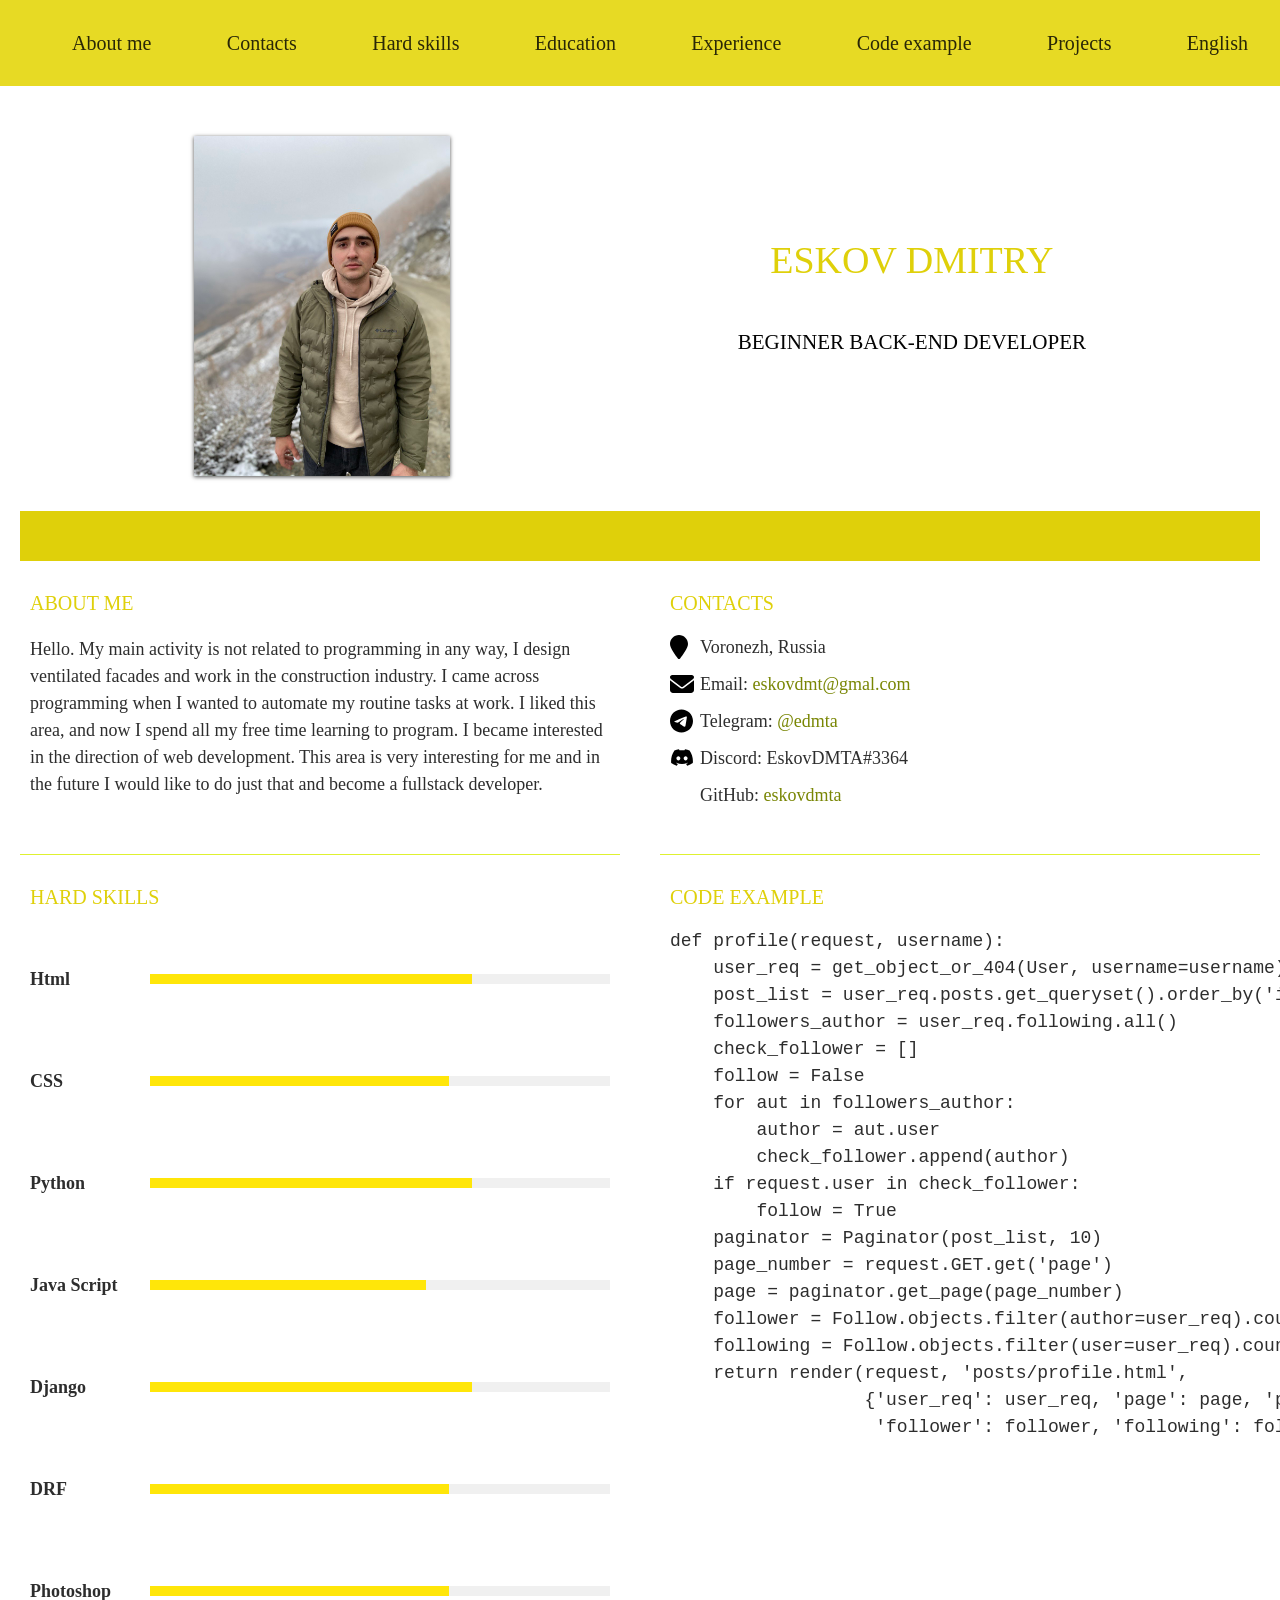
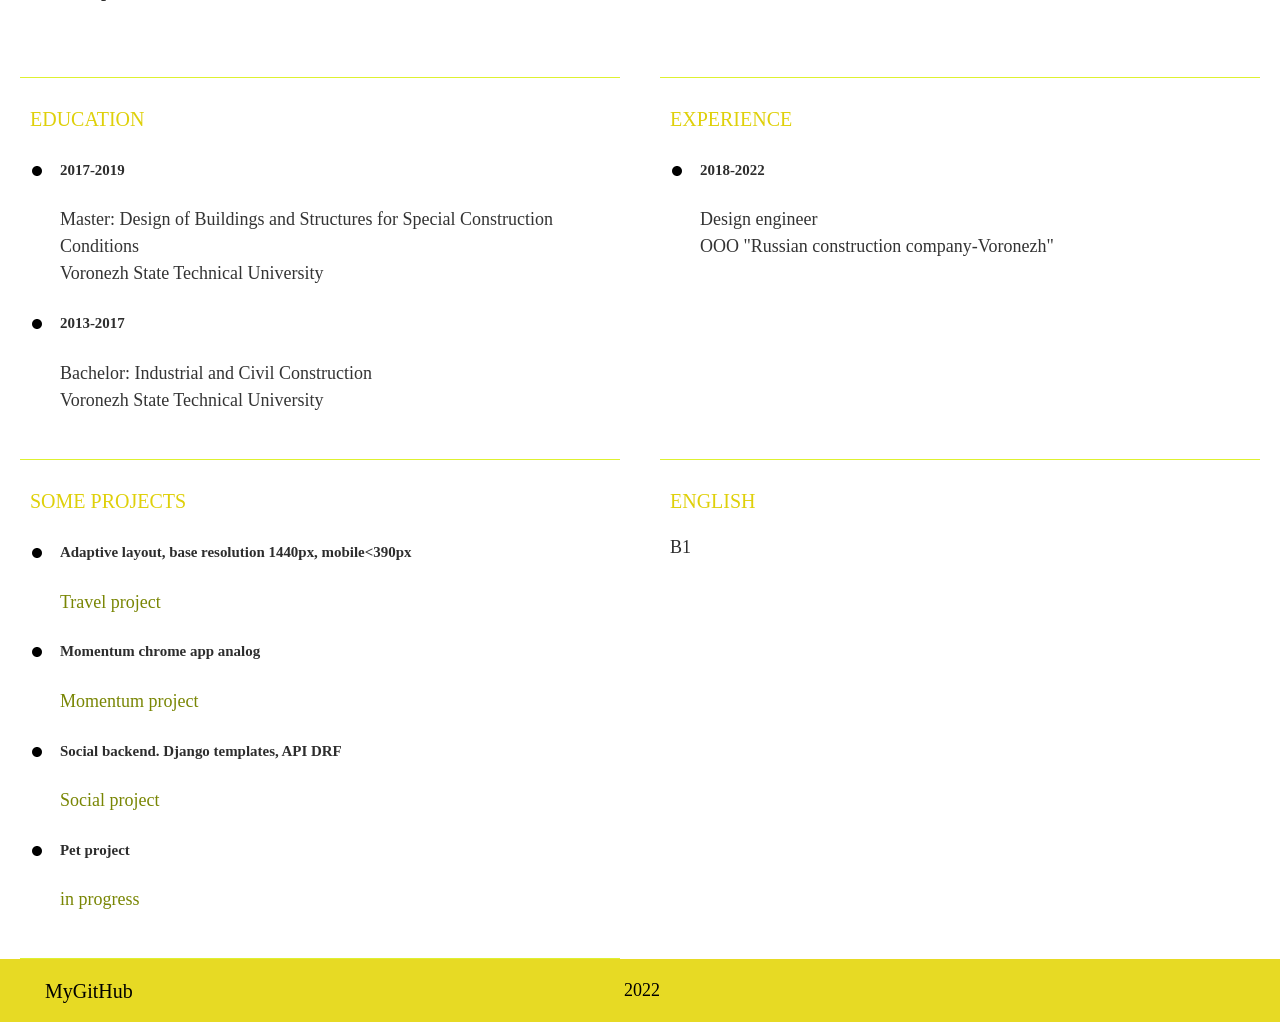
==== cv/index.html @ 40b15629 "feat: add projects" ====
<!DOCTYPE html>
<html lang="en">
<head>
    <meta charset="UTF-8">
    <meta http-equiv="X-UA-Compatible" content="IE=edge">
    <meta name="viewport" content="width=device-width, initial-scale=1.0">
    <link rel="stylesheet" href="css/style.css">
    <title>Eskov Dmitry CV</title>
</head>
<body>
<header class="header">
    <div class="container">
        <nav class="nav">
            <ul class="nav-list">
                <li class="nav-item"><a href="#about_me" class="nav-link">About me</a></li>
                <li class="nav-item"><a href="#contacts" class="nav-link">Contacts</a></li>
                <li class="nav-item"><a href="#hard_skills" class="nav-link">Hard skills</a></li>
                <li class="nav-item"><a href="#education" class="nav-link">Education</a></li>
                <li class="nav-item"><a href="#experience" class="nav-link">Experience</a></li>
                <li class="nav-item"><a href="#code_example" class="nav-link">Code example</a></li>
                <li class="nav-item"><a href="#projects" class="nav-link">Projects</a></li>
                <li class="nav-item"><a href="#english" class="nav-link">English</a></li>
            </ul>
        </nav>
        <div class="burger">
            <div class="line1"></div>
            <div class="line2"></div>
            <div class="line3"></div>
        </div>
    </div>
</header>

<main class="main">
    <div class="container main-container">
        <section class="section section-profile" id='about-me'>
            <img src="./assets/img/photo.jpg" class="section-profile-logo" width="200" alt="photo">
            <div class="section-profile-title">
                <h1 class="section-title main-title">Eskov Dmitry</h1>
                <h3 class="section-subtitle">beginner back-end developer</h3>
            </div>
        </section>

        <section class="section" id='about_me'>
            <h2 class="section-title">About me</h2>
            <p>Hello. My main activity is not related to programming in any way, I design ventilated facades and work in
                the construction industry.
                I came across programming when I wanted to automate my routine tasks at work.
                I liked this area, and now I spend all my free time learning to program.
                I became interested in the direction of web development. This area is very interesting for me and in the
                future I would like to do just that and become a fullstack developer.
            </p>
        </section>

        <section class="section" id='contacts'>
            <h2 class="section-title">Contacts</h2>
            <ul class="section-list">
                <li class="section-item contacts-item">Voronezh, Russia</li>
                <li class="section-item contacts-item">Email: <a href="mailto:eskovdmt@gmail.com" title="email">eskovdmt@gmal.com</a>
                </li>
                <li class="section-item contacts-item">Telegram: <a href="https://t.me/edmta">@edmta</a></li>
                <li class="section-item contacts-item">Discord: EskovDMTA#3364</li>
                <li class="section-item contacts-item">GitHub: <a href="https://github.com/EskovDMTA">eskovdmta</a></li>
            </ul>
        </section>

        <section class="section" id='hard_skills'>
            <h2 class="section-title">Hard skills</h2>
            <div class="box">
                <h4>Html</h4>
                <div class="percent">
                    <div style="width: 70%;"></div>
                </div>
            </div>
            <div class="box">
                <h4>CSS</h4>
                <div class="percent">
                    <div style="width: 65%;"></div>
                </div>
            </div>
            <div class="box">
                <h4>Python</h4>
                <div class="percent">
                    <div style="width: 70%;"></div>
                </div>
            </div>
            <div class="box">
                <h4>Java Script</h4>
                <div class="percent">
                    <div style="width: 60%;"></div>
                </div>
            </div>
            <div class="box">
                <h4>Django</h4>
                <div class="percent">
                    <div style="width: 70%;"></div>
                </div>
            </div>
            <div class="box">
                <h4>DRF</h4>
                <div class="percent">
                    <div style="width: 65%;"></div>
                </div>
            </div>
            <div class="box">
                <h4>Photoshop</h4>
                <div class="percent">
                    <div style="width: 65%;"></div>
                </div>
            </div>
        </section>

        <section class="section" id='code_example'>
            <h2 class="section-title">Code example</h2>
            <pre class="pre">
<code>def profile(request, username):
    user_req = get_object_or_404(User, username=username)
    post_list = user_req.posts.get_queryset().order_by('id')
    followers_author = user_req.following.all()
    check_follower = []
    follow = False
    for aut in followers_author:
        author = aut.user
        check_follower.append(author)
    if request.user in check_follower:
        follow = True
    paginator = Paginator(post_list, 10)
    page_number = request.GET.get('page')
    page = paginator.get_page(page_number)
    follower = Follow.objects.filter(author=user_req).count()
    following = Follow.objects.filter(user=user_req).count()
    return render(request, 'posts/profile.html',
                  {'user_req': user_req, 'page': page, 'paginator': paginator,
                   'follower': follower, 'following': following, 'follow': follow})</code></pre>
        </section>

        <section class="section" id='education'>
            <h2 class="section-title">Education</h2>
            <ul class="section-list">
                <li class="section-item">
                    <h5>2017-2019</h5>
                    <span>Master: Design of Buildings and Structures for Special Construction Conditions</span><br>
                    <span>Voronezh State Technical University</span>
                </li>
                <li class="section-item">
                    <h5>2013-2017</h5>
                    <span>Bachelor: Industrial and Civil Construction</span><br>
                    <span>Voronezh State Technical University</span>
                </li>
            </ul>
        </section>

        <section class="section" id='experience'>
            <h2 class="section-title">Experience</h2>
            <ul class="section-list">
                <li class="section-item">
                    <h5>2018-2022</h5>
                    <span>Design engineer</span><br>
                    <span>OOO "Russian construction company-Voronezh"</span>
                </li>
            </ul>
        </section>

        <section class="section section-project" id='projects'>
            <h2 class="section-title">Some projects</h2>
            <ul class="section-list">
                <li class="section-item">
                    <h5>Adaptive layout, base resolution 1440px, mobile<390px</h5>
                    <span><a href="https://rolling-scopes-school.github.io/eskovdmta-JSFEPRESCHOOL2022Q2/travel/#"
                             title="adaptive">Travel project</a></span><br>
                </li>
                <li class="section-item">
                    <h5>Momentum chrome app analog</h5>
                    <span><a
                            href="https://rolling-scopes-school.github.io/eskovdmta-JSFEPRESCHOOL2022Q2/stage1-tasks-momentum/"
                            title="Momentum">Momentum project</a></span><br>
                </li>
                <li class="section-item">
                    <h5>Social backend. Django templates, API DRF</h5>
                    <span><a
                            href="https://github.com/EskovDMTA/social_club"
                            title="Social">Social project</a></span><br>
                </li>
                <li class="section-item">
                    <h5>Pet project</h5>
                    <span><a
                            href="#"
                            title="Pet project">in progress</a></span><br>
                </li>
            </ul>
        </section>
        <section class="section section-english" id='english'>
            <h2 class="section-title">English</h2>
            <p>B1</p>

        </section>
    </div>


    </div>
</main>
<footer class="footer">
    <div class="container footer-container">
        <div><a href="https://github.com/EskovDMTA" class="github nav-link">MyGitHub</a></div>
        <div><p class="footer-conteiner footer-year">2022</p></div>
        <a href="https://rs.school/js-stage0/" class="rss"></a>
    </div>
</footer>
<script src="./js/index.js"></script>
</body>
</html>
---- cv/css/style.css ----
* {
  box-sizing: border-box;
}

html {
  scroll-behavior: smooth; 
}

body {
  display: flex;
  flex-direction: column;
  justify-content: space-between;
  min-width: 320px;
  min-height: 100vh;
  margin: 0;
  padding: 0;
  font-size: 18px;
  font-weight: 400;
  line-height: 1.5;
  color: #000000d2;
}

.container {
  max-width: 1440px;
  margin: 0 auto;
  min-height: 50px;
}

.header {
  background-color: #e6d818f1;
}

.nav-list {
  display: flex;
  justify-content: space-between;
  align-items: center;
  list-style: none;
}

.nav-link {
  position: relative;
  padding: 0 12px;
  text-decoration: none;
  font-size: 20px;
  font-weight: 300;
  line-height: 50px;
  color: #000000d2; 
}

.nav-link::after {
  content: "";
  position: absolute;
  left: 12px;
  bottom: -5px;
  width: calc(100% - 24px);
  height: 3px;
  background-color: rgba(0, 0, 0, 0.87);
  opacity: 0;
  transition: .5s;
}

.nav-link:hover::after {
  opacity: 1;
  animation-name: slidein;
  animation-duration: 1s;
  animation-fill-mode: forwards;
}

@keyframes slidein {
  from {
    width: 0;
  }
  to {
    width: calc(100% - 24px);
  }
}

.main {
  margin-bottom: auto;
}

.main-container {
  display: flex;
  flex-wrap: wrap;
  justify-content: space-between;
}

.section {
  width: calc(50% - 20px);
  padding: 10px;
  padding-bottom: 35px;
  border-bottom: 1px solid #d7ee04d2;
}

.box {
  position: relative;
  width: 100%;
  display: grid;
  grid-template-columns: 120px 1fr;
  justify-content: center;
  align-items: center;
  line-height: 3
}
.box .percent {
  position: relative;
  width: 100%;
  height: 10px;
  background: #f0f0f0;
}
.box .percent div {
  position: absolute;
  top: 0;
  left: 0;
  height: 100%;
  background: #ffe609;
}
.section-example,
.section-english {
  border-bottom: 0;
}

.section-title {  
  font-size: 20px;
  font-weight: 400;
  text-transform: uppercase;
  color: #dfd00a;
}

.section-profile {
  display: flex;
  justify-content: space-around;
  width: 100%;
  padding: 50px 30px 35px;
  border-bottom: 50px solid #dfd00a;
}

.pre {
  padding: 0;
  margin: 0;
}

.section-profile-title {
  display: flex;
  flex-direction: column;
  justify-content: center;
  align-content: center;
  text-align: center;
  text-transform: uppercase;
}

.main-title {
  color: #dfd00a;
  font-size: 38px;
  font-weight: 300;
  line-height: 10px;
}



.section-subtitle {
  margin-top: 20px;
  color: #030303;
  line-height: 50px;
  font-weight: 300;

}

.section-profile-logo {
  width: 256px;
  height: 340px;
  box-shadow: 0 1px 4px rgba(5, 5, 5, 0.7);
}

.section-list {
  margin: 0;
  padding: 0;  
  list-style: none;
}

.section-item {
  position: relative;
  margin: 0;
  margin-bottom: 10px;
  padding: 0;
  padding-left: 30px;
}

.section-item::before {
  content: "";
  position: absolute;
  top: 5px;
  left: 2px;
  width: 14px;
  height: 14px; 
  background-size: 10px 14px;
  background-image: url("../assets/svg/point.svg");
  background-repeat: no-repeat;
}

.section-item-hard {
  position: relative;
  margin-bottom: 10px;
  padding-left: 30px;
  
}

.section-item-hard::before {
  content: "";
  position: absolute;
  top: 20px;
  left: 2px;
  width: 14px;
  height: 14px; 
  background-size: 10px 14px;
  background-image: url("../assets/svg/point.svg");
  background-repeat: no-repeat;
}

.section-item span {
  color: #000000cc;
}

.section-item a {
  text-decoration: none;
  color: #798604;
  transition: color 0.5s;
}

.section-item a:hover {
  color: #000000;
}

.contacts-item:before {
  content: "";
  position: absolute;
  top: 1px;
  left: 0px;
  width: 24px;
  height: 24px; 
  background-size: contain;
  background-repeat: no-repeat;
}

.contacts-item:nth-child(1):before {
  background-image: url("../assets/svg/geo.svg");
}

.contacts-item:nth-child(2):before {
  
  background-image: url("../assets/svg/mail.svg");
}

.contacts-item:nth-child(3):before {
  
  background-image: url("../assets/svg/telegram.svg");
}

.contacts-item:nth-child(4):before {
  top: 3px;
  background-image: url("../assets/svg/dd.svg");
}

.contacts-item:nth-child(5):before {
  background-image: url("../assets/svg/github.svg");
}

.footer {
  background-color: #e6d818f1;  
}

.footer-container {
  max-width: 1440px;
  display: flex;
  justify-content: space-between;
  align-items: center;
  margin: 0 auto;
  color: rgb(0, 0, 0);
  
}

.github {
  color: rgb(0, 0, 0);
  text-decoration: none;
  background-repeat: no-repeat;
  padding-left: 25px;
  background-image: url("../assets/svg/github.svg");
}

.rss {
  width: 121px;
  height: 45px;
  background-image: url("../assets/svg/rs_school_js.svg");
  background-size: contain;
  background-repeat: no-repeat;
}

.burger {
  display: none;
  flex-direction: column;
  justify-content: center;
  align-items: center;
  width: 40px;
  height: 40px;
  margin-top: 5px;
  margin-left: auto;
  cursor: pointer;
  user-select: none;
  z-index: 15;
}

.burger div {
  width: 80%;
  height: 2px;
  background: rgb(244, 248, 0);
  margin: 3px 0;
  z-index: 15;
}

.burger.collapsed .line1 {
  transform: rotate(-45deg) translate(-5px, 6px);
}

.burger.collapsed .line2 {
  opacity: 0;
}

.burger.collapsed .line3 {
  transform: rotate(45deg) translate(-5px, -6px);
}

@media (max-width: 1440px) {
  .container {
    padding: 0 20px;
  }
}

@media (max-width: 800px) {
  .section {
    width: 100%;
  }
  .section-profile {
    flex-direction: column;
    align-items: center;
  }  
  .section-education {
    border-bottom: 1px solid #000000;
  }
  .footer-container {
    flex-direction: row;
    align-items: center;
  }
  .nav {
    display: none;
  }
  .burger {
    display: flex;
  }
  .nav.collapsed {
    position: absolute;
    left: 0;
    top: 0;
    z-index: 2;
    display: flex;
    width: 100%;
    height: 100vh;
    min-height: 525px;
    flex-direction: column;
    background-color: #e6d818f1;
  }
  .nav-list.collapsed {
    display: flex;
    align-items: center;
    justify-content: flex-start;
    width: 100%;
    height: 100%;
    flex-direction: column;
    padding-top: 50px;
  }
}

@media (max-width: 410px) {
  .main-title {
    font-size: 24px;
    letter-spacing: 4px;
  }  
}
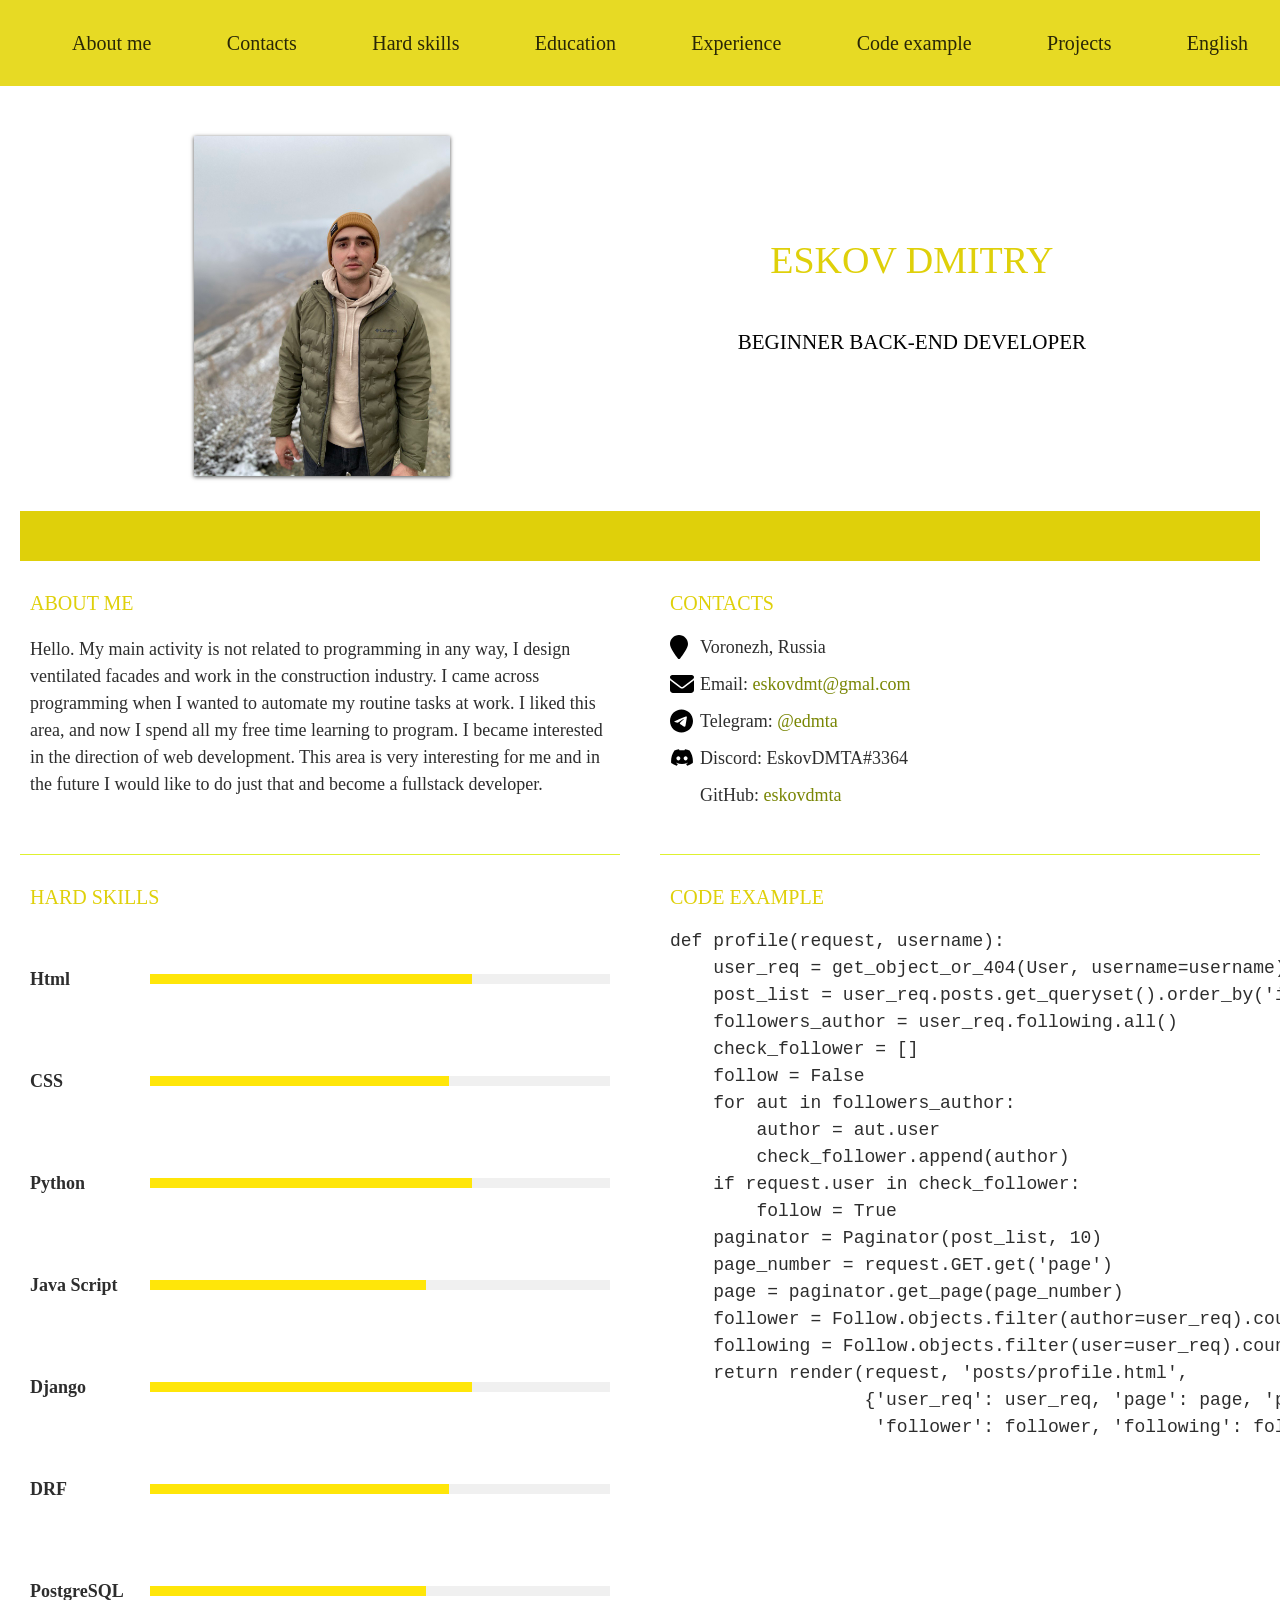
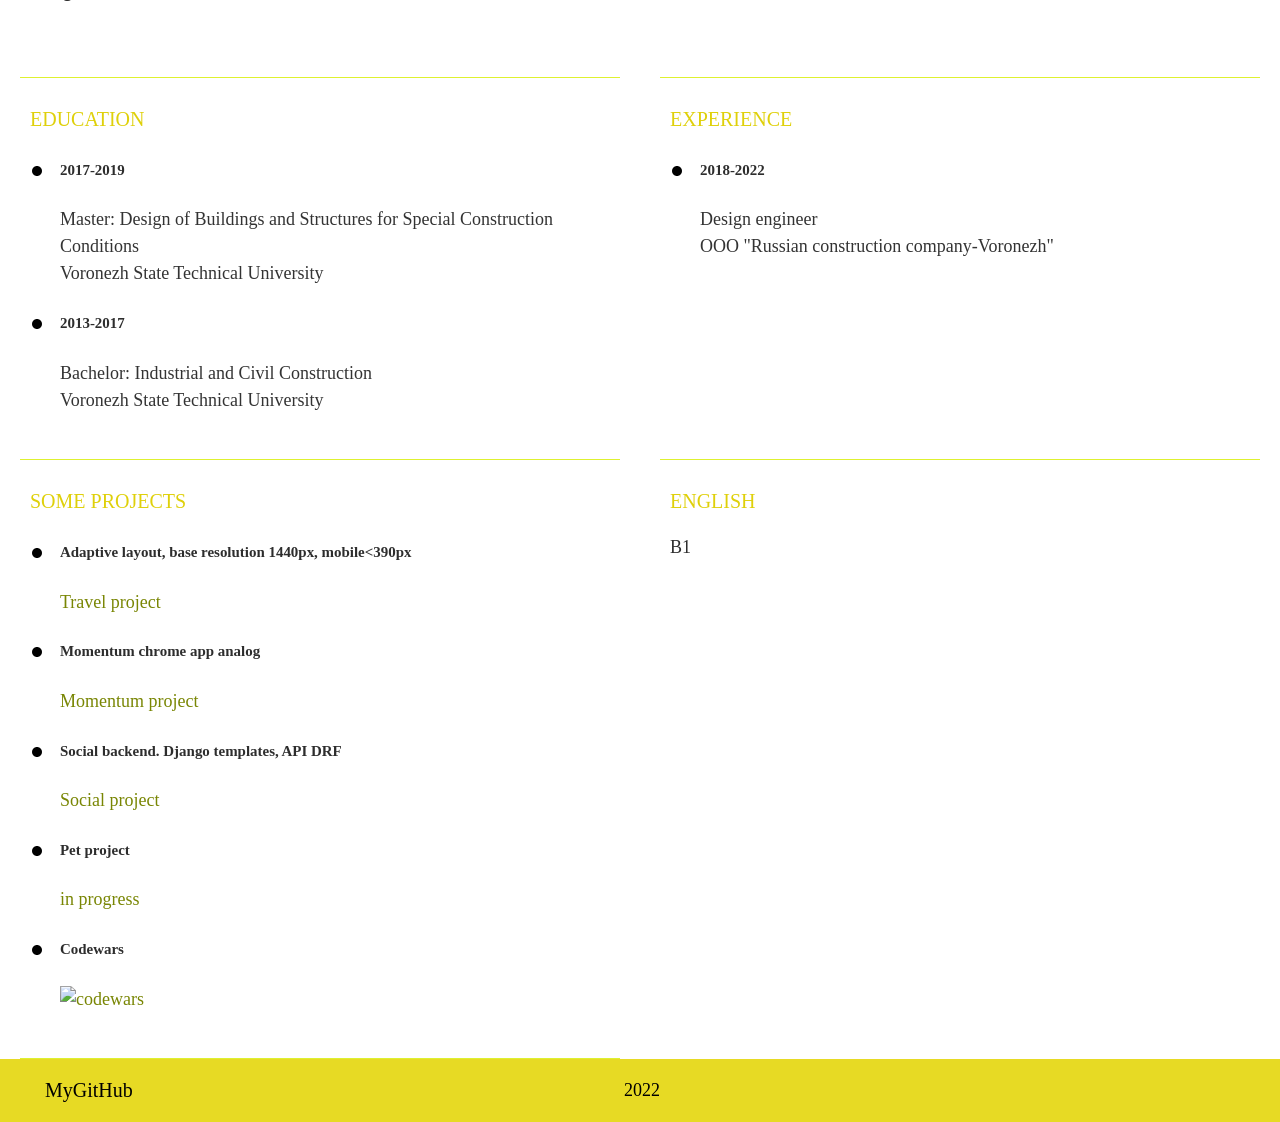
==== commit 9da726fc: "feat: add codewars" ====
--- a/cv/index.html
+++ b/cv/index.html
@@ -102,11 +102,12 @@
                 </div>
             </div>
             <div class="box">
-                <h4>Photoshop</h4>
-                <div class="percent">
-                    <div style="width: 65%;"></div>
-                </div>
-            </div>
+                <h4>PostgreSQL</h4>
+                <div class="percent">
+                    <div style="width: 60%;"></div>
+                </div>
+            </div>
+
         </section>
 
         <section class="section" id='code_example'>
@@ -186,6 +187,15 @@
                             href="#"
                             title="Pet project">in progress</a></span><br>
                 </li>
+                <li class="section-item">
+                    <h5>Codewars</h5>
+                    <span>
+                        <a href="https://www.codewars.com/users/eskovdmta"
+                            title="codewars">
+                        <img src="https://www.codewars.com/users/eskovdmta/badges/small?theme=light" alt="codewars">
+                        </a>
+                    </span><br>
+                </li>
             </ul>
         </section>
         <section class="section section-english" id='english'>
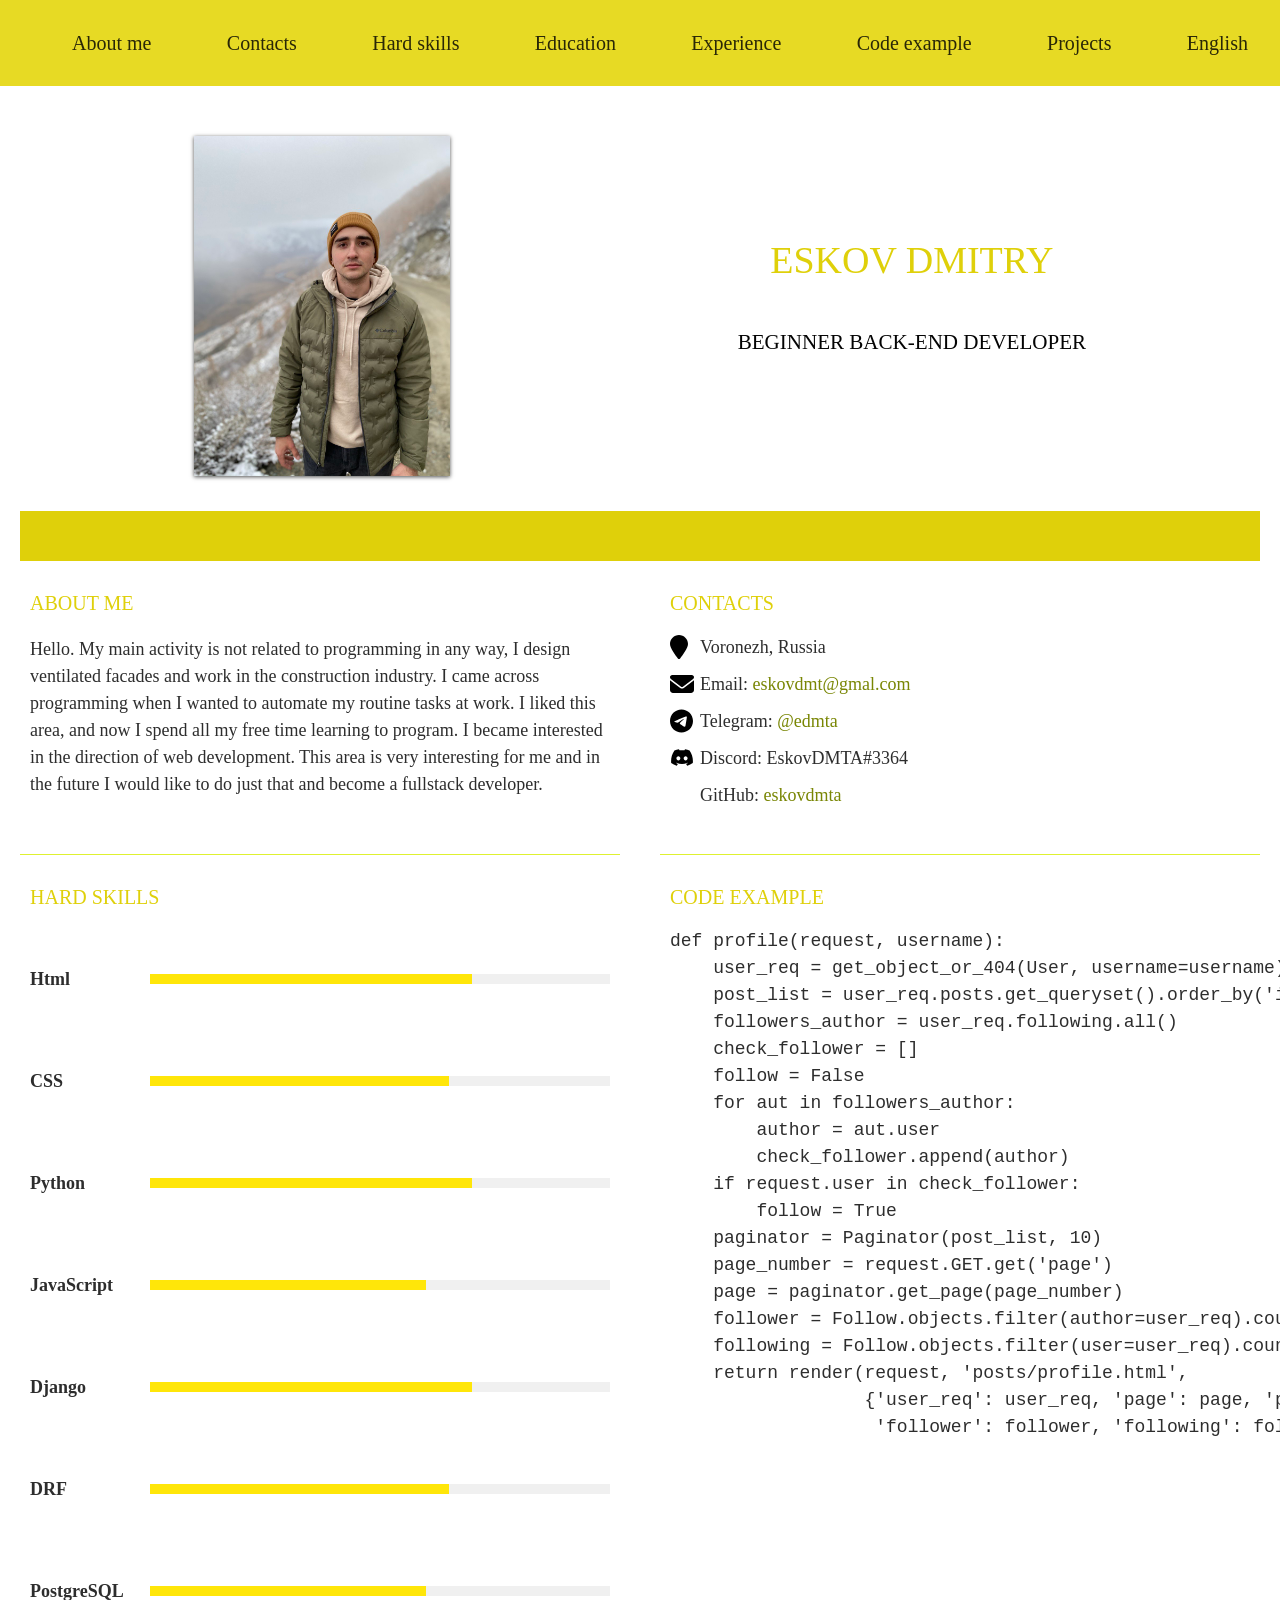
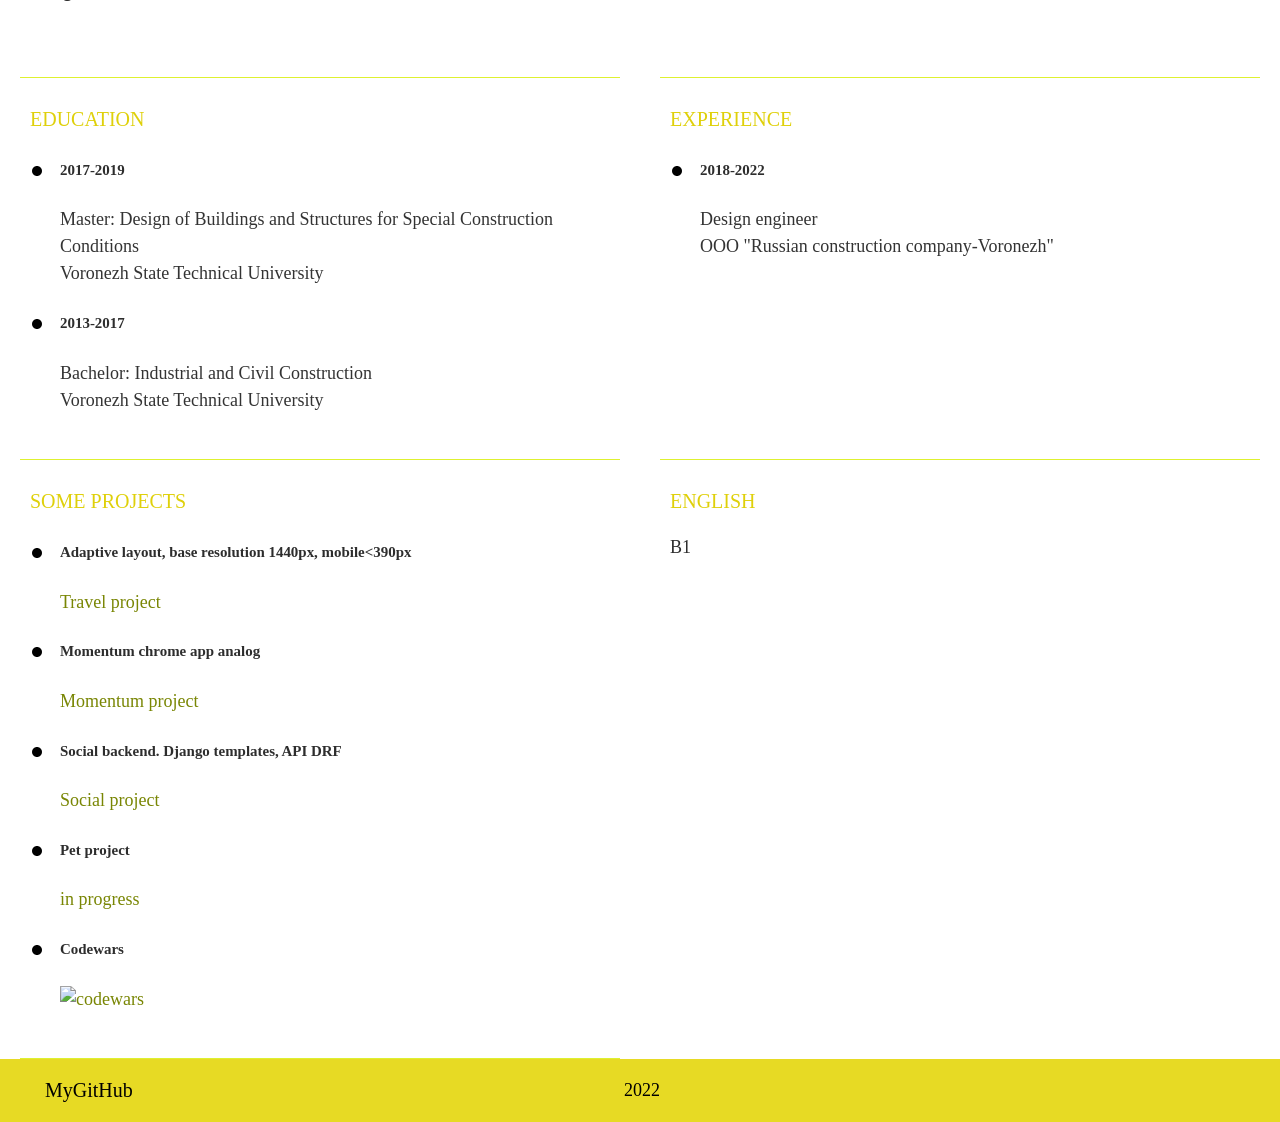
==== commit 32ffb136: "fix: js name" ====
--- a/cv/index.html
+++ b/cv/index.html
@@ -84,7 +84,7 @@
                 </div>
             </div>
             <div class="box">
-                <h4>Java Script</h4>
+                <h4>JavaScript</h4>
                 <div class="percent">
                     <div style="width: 60%;"></div>
                 </div>
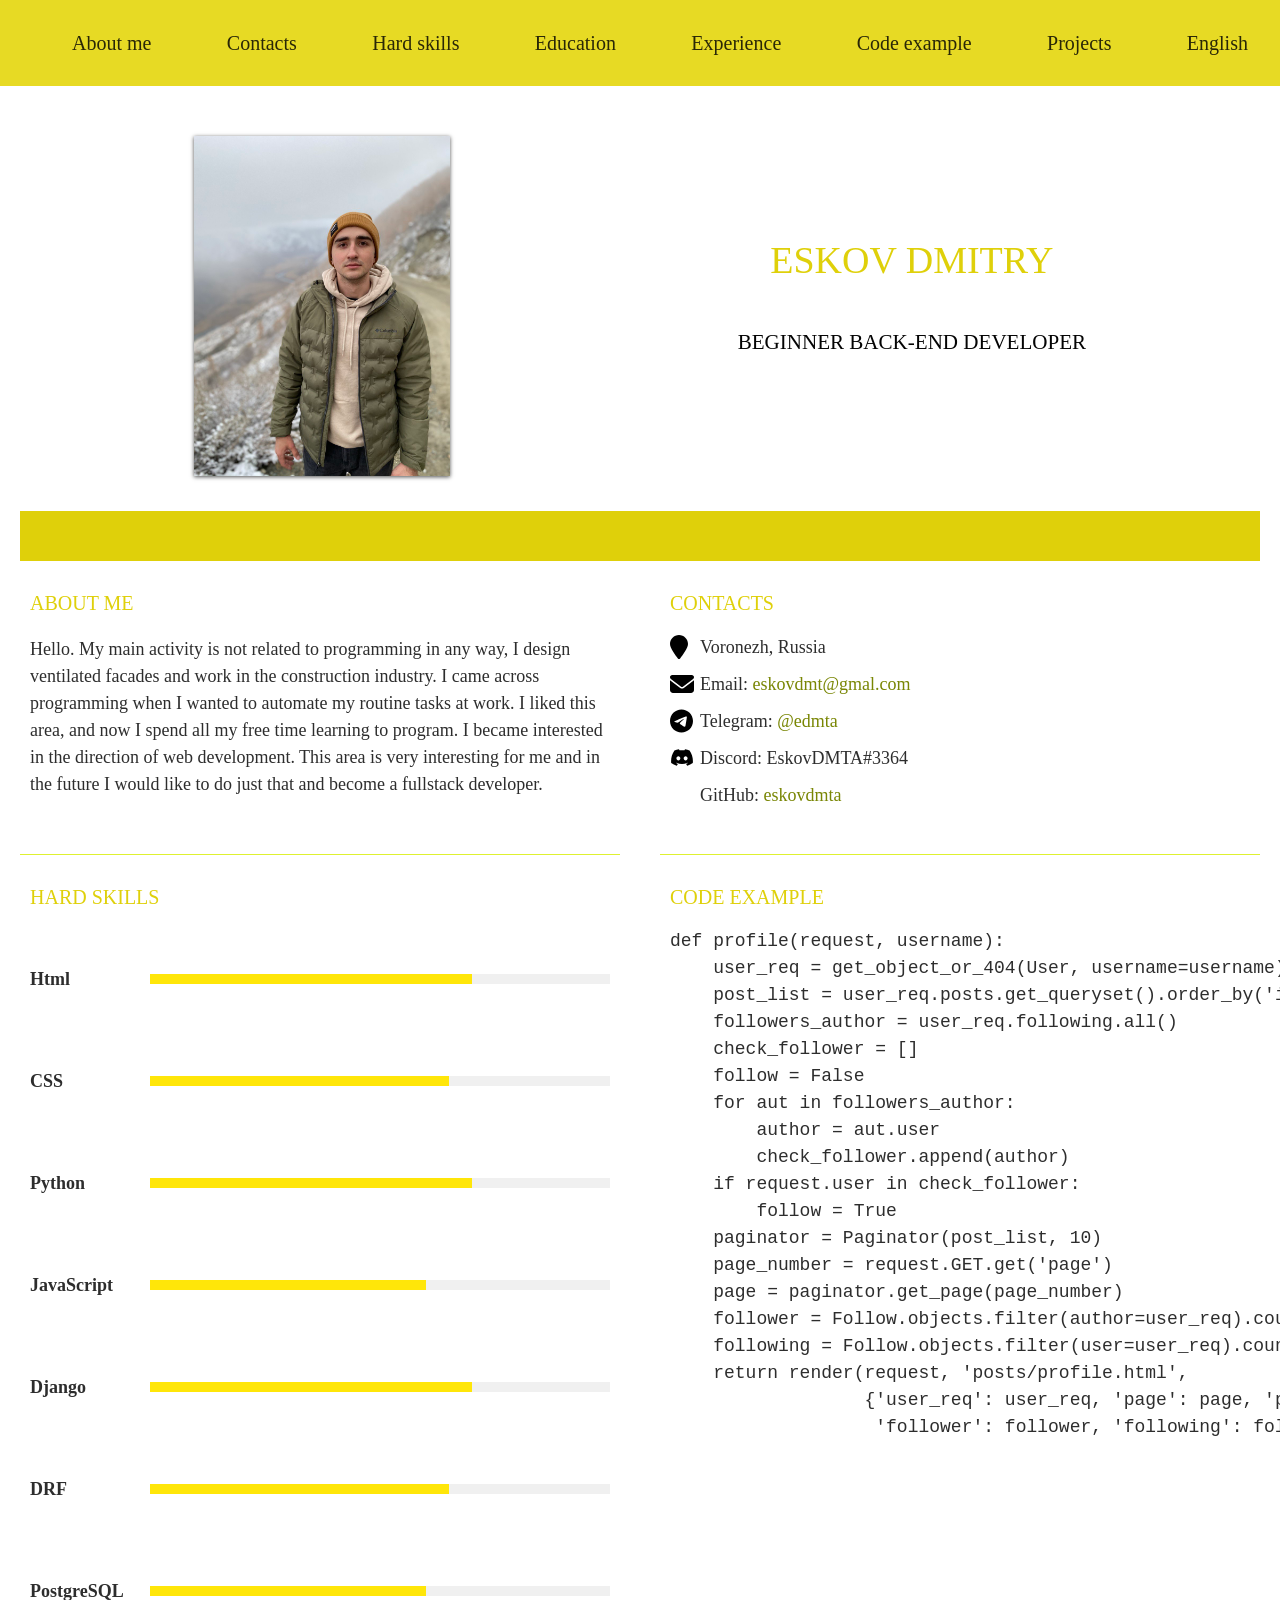
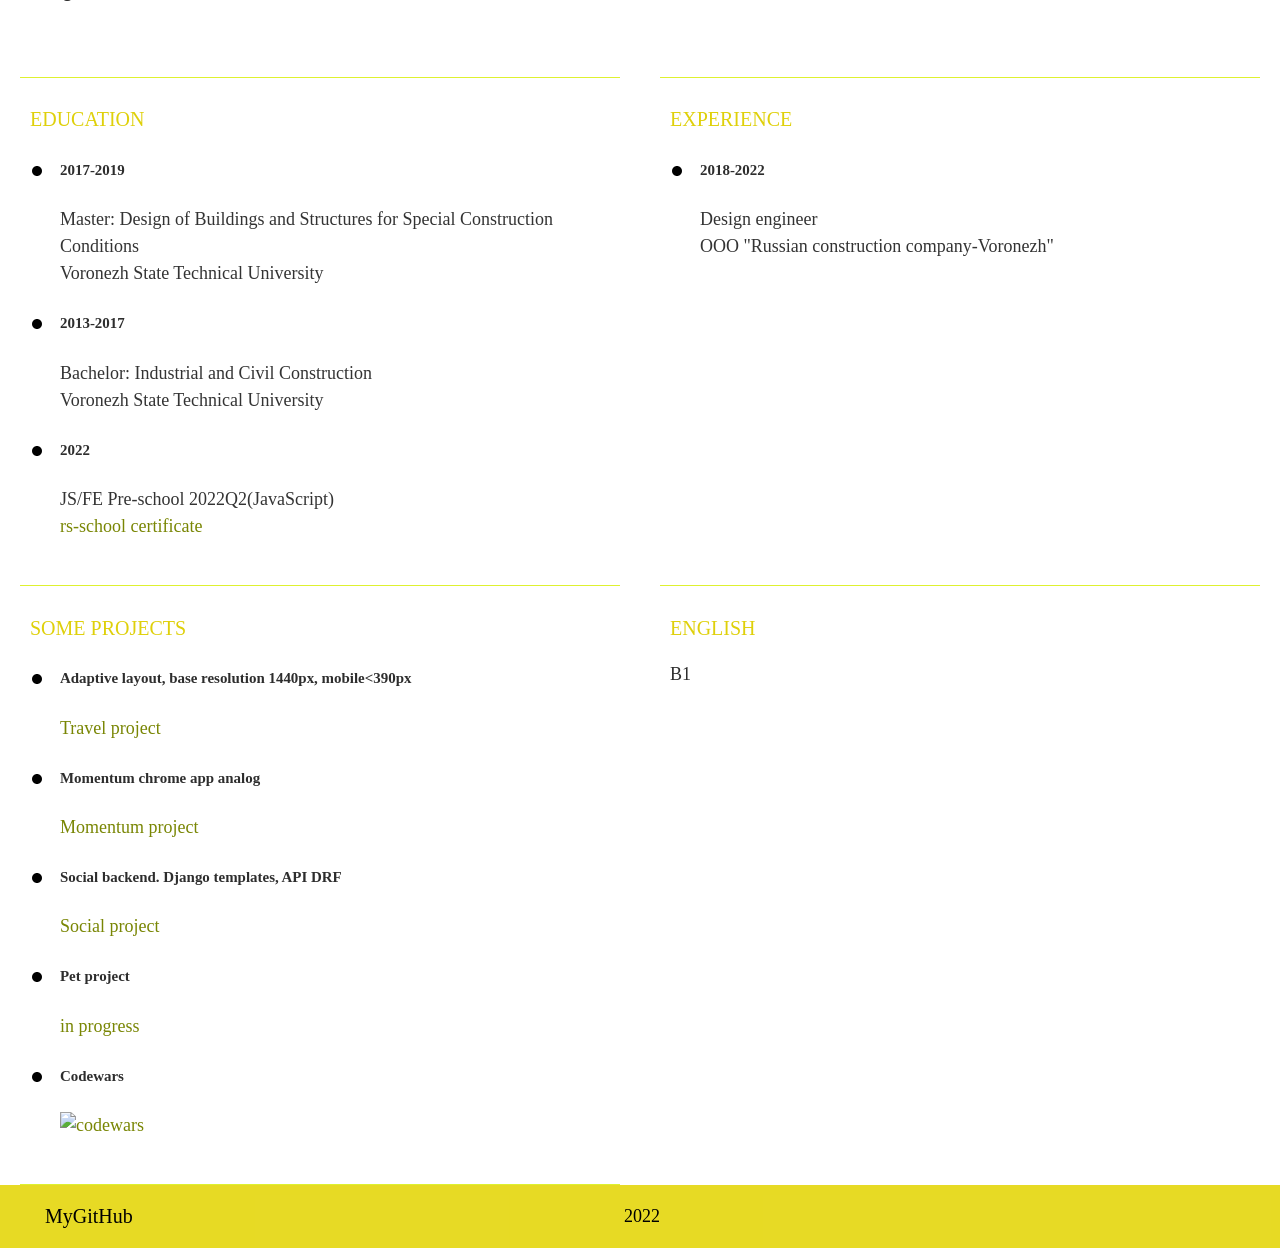
==== commit b4373df2: "fix: js name" ====
--- a/cv/index.html
+++ b/cv/index.html
@@ -147,6 +147,13 @@
                     <span>Bachelor: Industrial and Civil Construction</span><br>
                     <span>Voronezh State Technical University</span>
                 </li>
+                <li class="section-item">
+                    <h5>2022</h5>
+                    <span>JS/FE Pre-school 2022Q2(JavaScript)</span><br>
+                    <span><a href="https://app.rs.school/certificate/4fvlyr0e">rs-school certificate</a></span>
+
+                </li>
+
             </ul>
         </section>
 
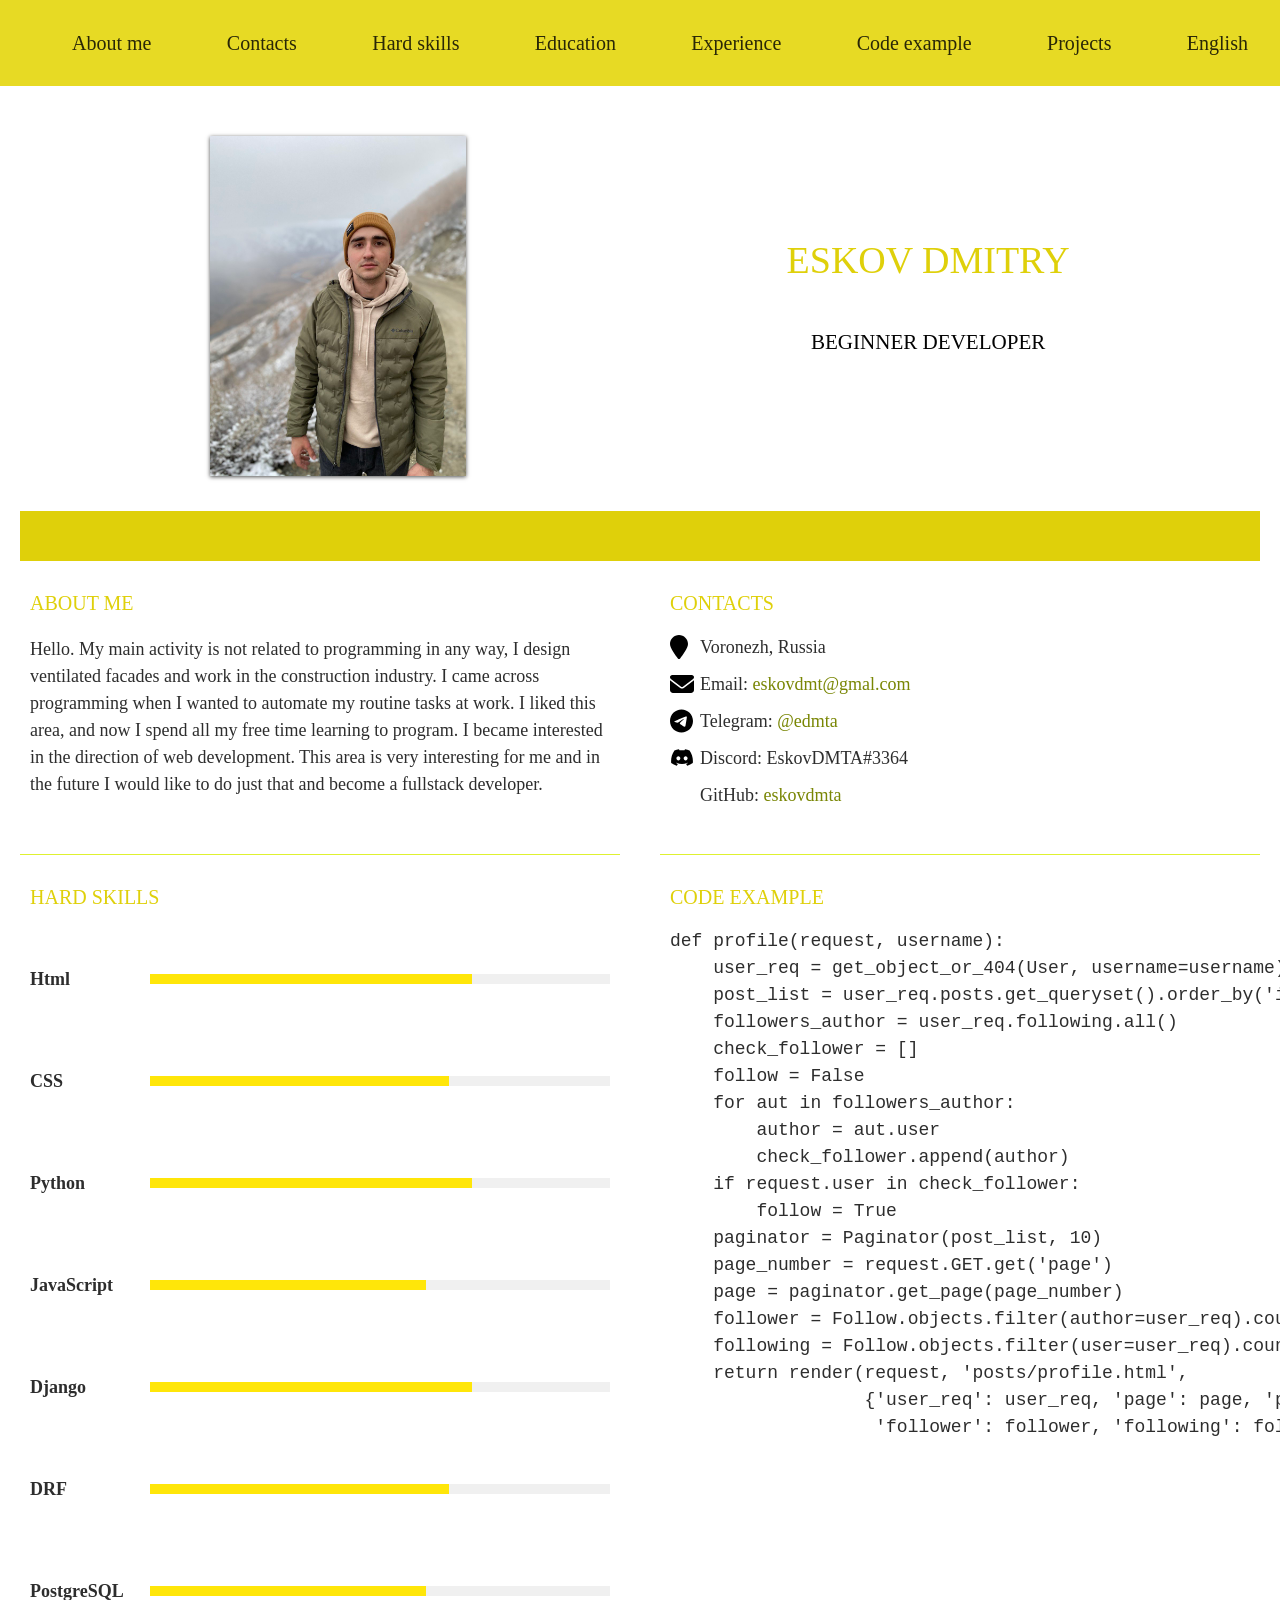
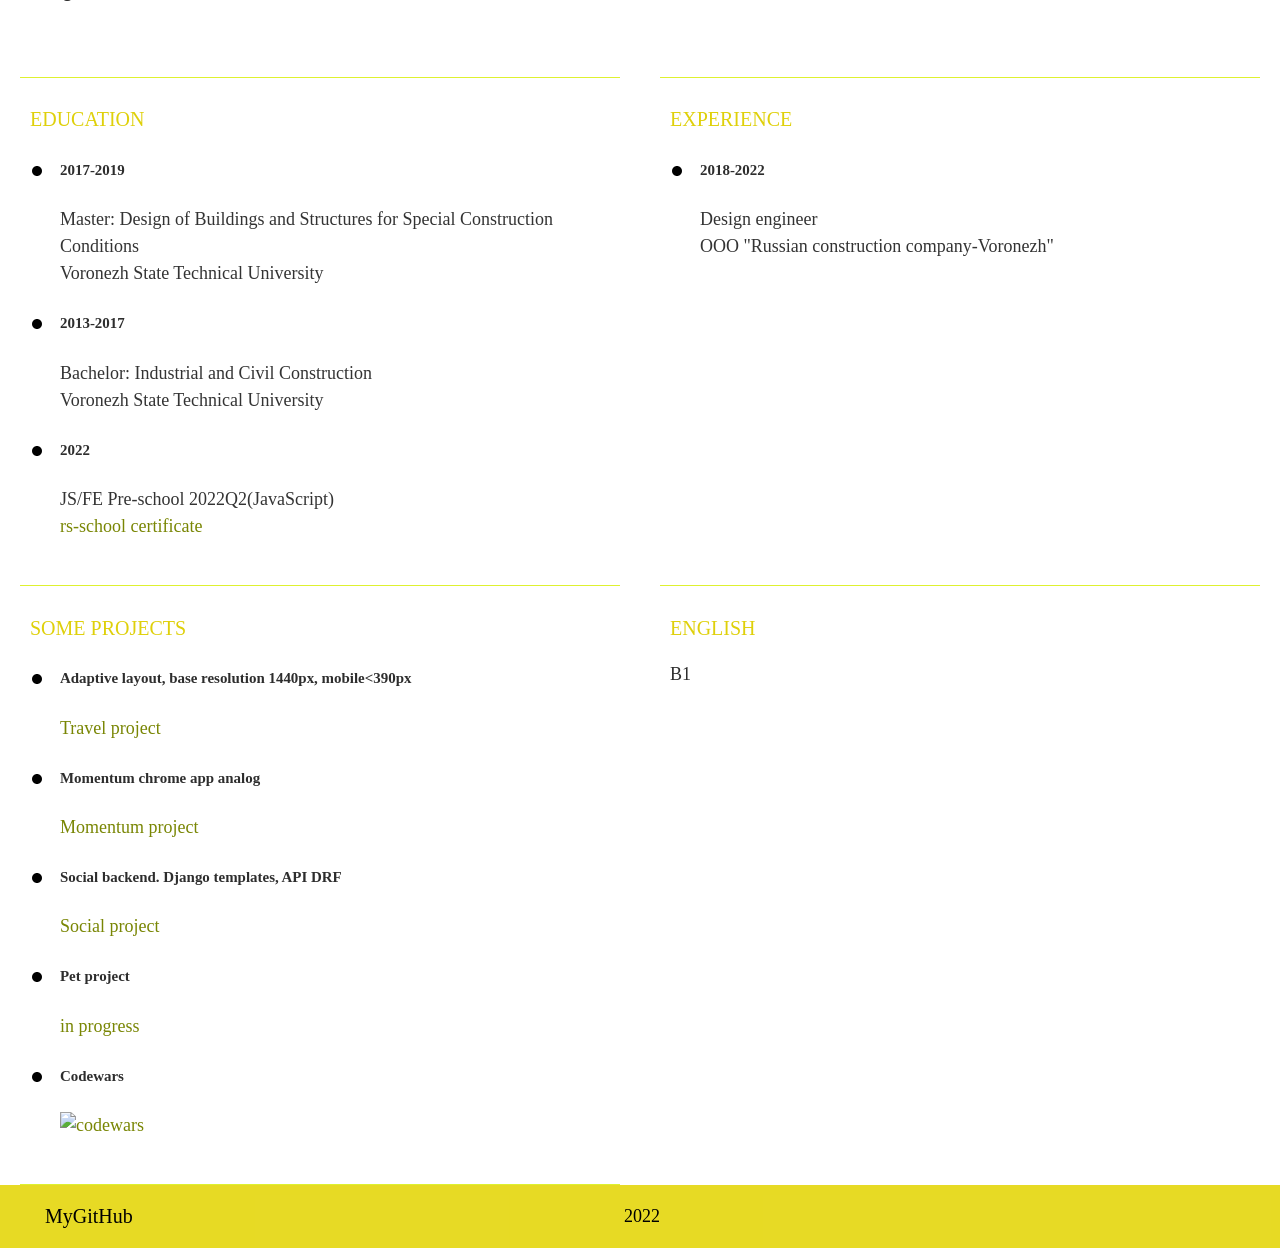
==== commit 148f91d4: "fix: js name" ====
--- a/cv/index.html
+++ b/cv/index.html
@@ -36,7 +36,7 @@
             <img src="./assets/img/photo.jpg" class="section-profile-logo" width="200" alt="photo">
             <div class="section-profile-title">
                 <h1 class="section-title main-title">Eskov Dmitry</h1>
-                <h3 class="section-subtitle">beginner back-end developer</h3>
+                <h3 class="section-subtitle">beginner developer</h3>
             </div>
         </section>
 
